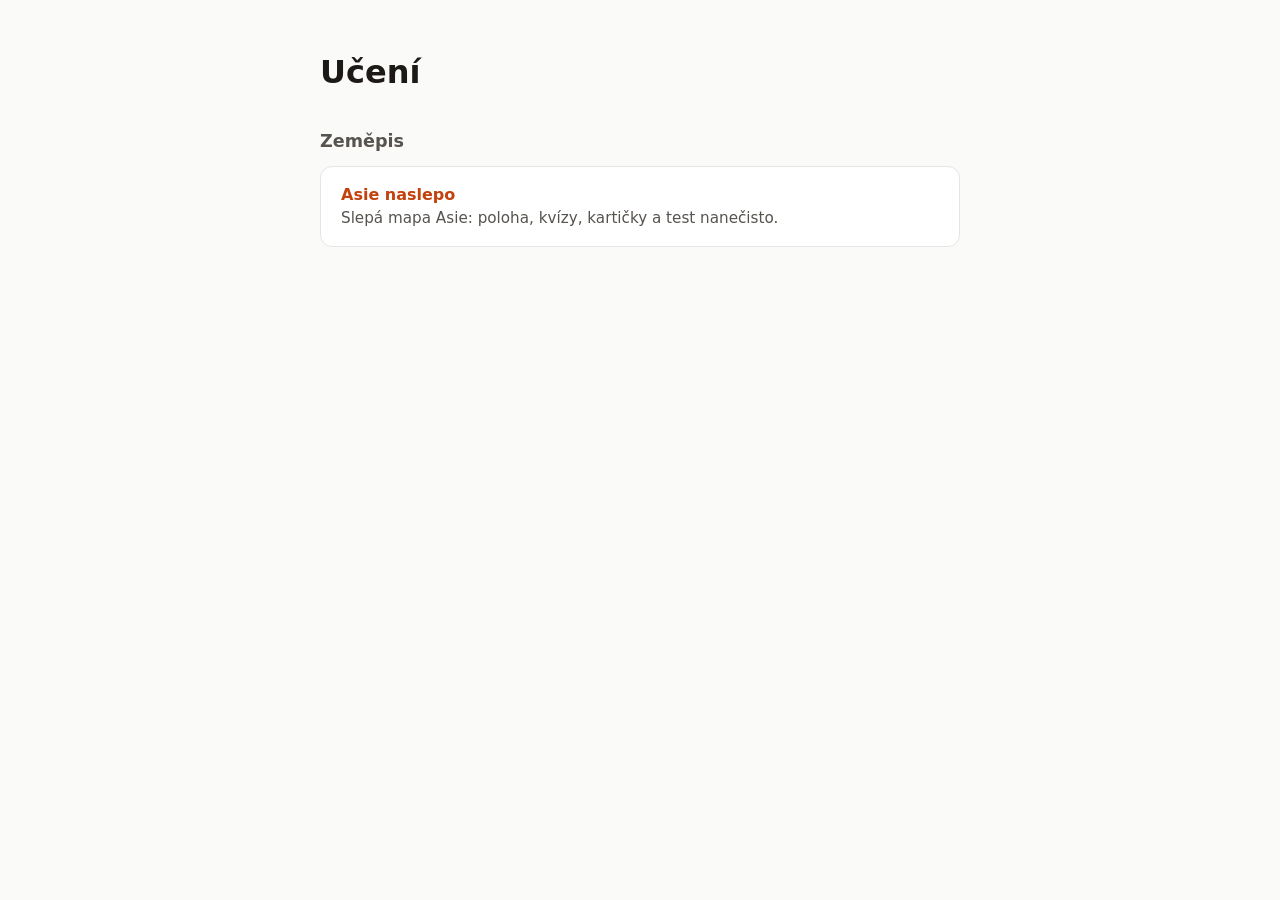
==== index.html @ f57214ed "Rozcestník a mapa Asie naslepo (zemepis/asie-naslepo) Co-Authored-By: Claude Opus 5.5 <noreply@anthr" ====
<!doctype html>
<html lang="cs">
<head>
  <meta charset="utf-8">
  <meta name="viewport" content="width=device-width, initial-scale=1">
  <title>Učení</title>
  <style>
    :root { --bg: #fafaf9; --text: #1c1917; --muted: #57534e; --card: #fff; --line: #e7e5e4; --accent: #c2410c; }
    @media (prefers-color-scheme: dark) {
      :root { --bg: #1c1917; --text: #fafaf9; --muted: #a8a29e; --card: #292524; --line: #44403c; --accent: #fb923c; }
    }
    body { margin: 0; background: var(--bg); color: var(--text); font-family: system-ui, sans-serif; line-height: 1.5; }
    main { max-width: 640px; margin: 0 auto; padding: 48px 16px; }
    h1 { margin: 0 0 32px; font-size: 2rem; }
    h2 { margin: 0 0 12px; font-size: 1.1rem; color: var(--muted); font-weight: 600; }
    a.app { display: block; padding: 16px 20px; background: var(--card); border: 1px solid var(--line); border-radius: 12px; color: var(--text); text-decoration: none; }
    a.app:hover { border-color: var(--accent); }
    a.app strong { color: var(--accent); }
    a.app span { display: block; color: var(--muted); font-size: .95rem; }
  </style>
</head>
<body>
  <main>
    <h1>Učení</h1>
    <section>
      <h2>Zeměpis</h2>
      <a class="app" href="zemepis/asie-naslepo/">
        <strong>Asie naslepo</strong>
        <span>Slepá mapa Asie: poloha, kvízy, kartičky a test nanečisto.</span>
      </a>
    </section>
  </main>
</body>
</html>
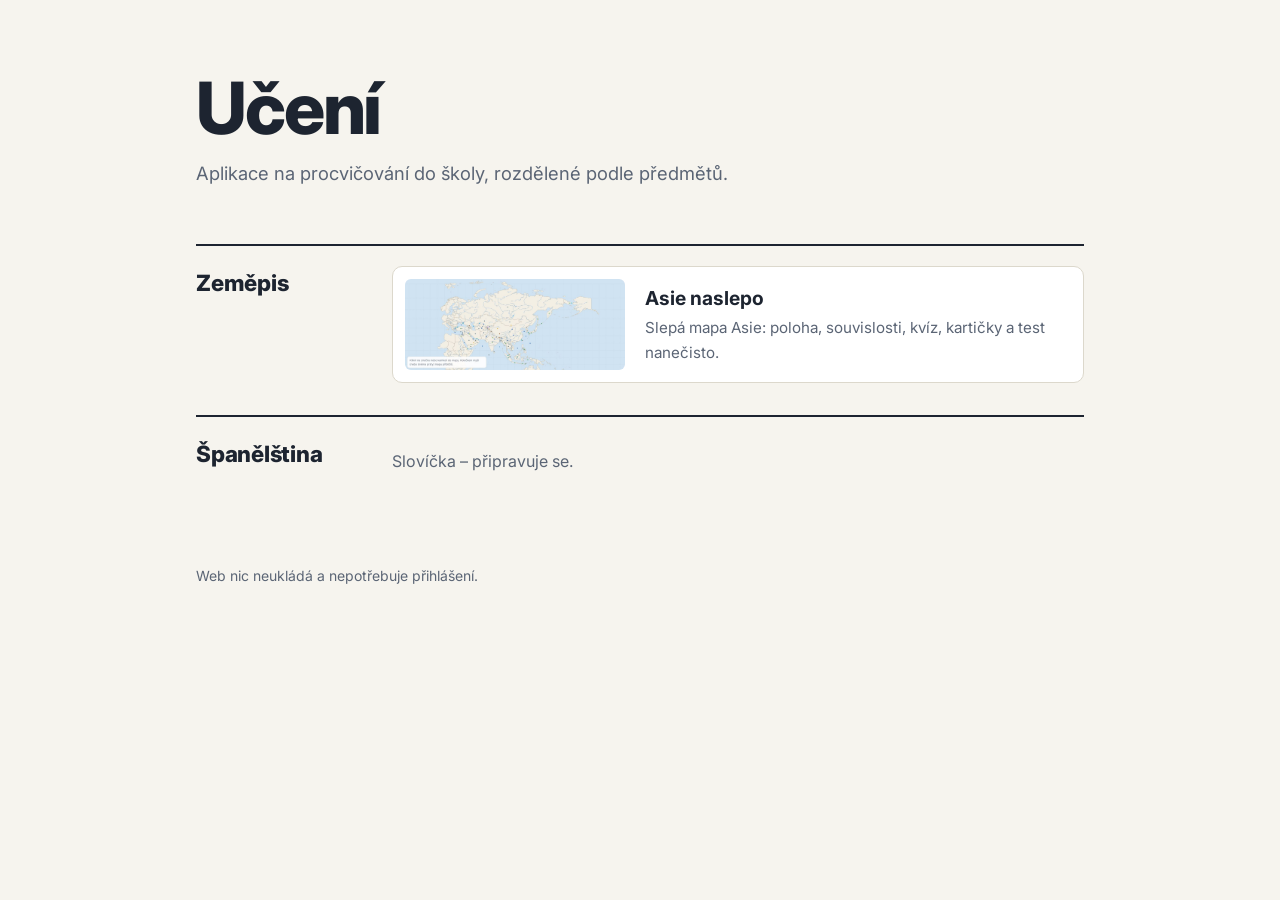
==== commit dcd689bb: "Úvodní stránka učícího webu (rejstřík předmětů s náhledem) a tři návrhy Co-Authored-By: Claude Opus " ====
--- a/index.html
+++ b/index.html
@@ -4,31 +4,60 @@
   <meta charset="utf-8">
   <meta name="viewport" content="width=device-width, initial-scale=1">
   <title>Učení</title>
+  <meta name="description" content="Aplikace na procvičování do školy, rozdělené podle předmětů.">
+  <link rel="icon" href="data:image/svg+xml,%3Csvg xmlns='http://www.w3.org/2000/svg' viewBox='0 0 32 32'%3E%3Crect width='32' height='32' rx='8' fill='%23c2410c'/%3E%3Ctext x='16' y='22' font-size='17' text-anchor='middle' fill='white' font-family='sans-serif' font-weight='bold'%3EU%3C/text%3E%3C/svg%3E">
+  <link rel="preconnect" href="https://fonts.googleapis.com">
+  <link rel="preconnect" href="https://fonts.gstatic.com" crossorigin>
+  <link rel="stylesheet" href="https://fonts.googleapis.com/css2?family=Inter:wght@400;500;600;700;800&display=swap">
+  <link rel="stylesheet" href="css/zaklad.css">
   <style>
-    :root { --bg: #fafaf9; --text: #1c1917; --muted: #57534e; --card: #fff; --line: #e7e5e4; --accent: #c2410c; }
-    @media (prefers-color-scheme: dark) {
-      :root { --bg: #1c1917; --text: #fafaf9; --muted: #a8a29e; --card: #292524; --line: #44403c; --accent: #fb923c; }
+    /* Úvodní stránka: rejstřík předmětů (varianta A z navrhy/) s náhledem každé aplikace.
+       Nový předmět = nová <section class="predmet">, nová aplikace = nová <li> v jeho seznamu. */
+    main { max-width: 920px; margin: 0 auto; padding: 72px 16px 48px; }
+    h1 { font-size: clamp(2.6rem, 8vw, 4.5rem); font-weight: 800; letter-spacing: -0.03em; line-height: 1; margin: 0 0 16px; }
+    .veta { font-size: 1.15rem; color: var(--text-2); margin: 0 0 56px; max-width: 34em; }
+    .predmet { border-top: 2px solid var(--text); padding: 20px 0 32px; display: grid; grid-template-columns: 180px 1fr; gap: 16px; }
+    .predmet h2 { margin: 0; font-size: 1.4rem; font-weight: 800; letter-spacing: -0.01em; }
+    .aplikace { list-style: none; margin: 0; padding: 0; display: grid; gap: 12px; }
+    .aplikace a { display: grid; grid-template-columns: 220px 1fr; gap: 20px; align-items: center; padding: 12px; text-decoration: none; color: var(--text);
+      background: var(--plocha); border: 1px solid var(--okraj); border-radius: var(--radius); transition: border-color 0.15s; }
+    .aplikace a:hover { border-color: var(--akcent); }
+    .aplikace img { width: 100%; height: auto; aspect-ratio: 1168 / 485; object-fit: cover; border-radius: calc(var(--radius) - 4px); }
+    .aplikace strong { display: block; font-size: 1.2rem; margin-bottom: 2px; }
+    .aplikace a:hover strong { color: var(--akcent); }
+    .aplikace span { color: var(--text-2); font-size: 0.95rem; }
+    .pripravuje { color: var(--text-2); padding: 12px 0; margin: 0; }
+    footer { max-width: 920px; margin: 0 auto; padding: 0 16px 48px; color: var(--text-2); font-size: 0.875rem; }
+    @media (max-width: 680px) {
+      main { padding-top: 48px; }
+      .veta { margin-bottom: 40px; }
+      .predmet { grid-template-columns: 1fr; gap: 12px; }
+      .aplikace a { grid-template-columns: 1fr; gap: 12px; }
     }
-    body { margin: 0; background: var(--bg); color: var(--text); font-family: system-ui, sans-serif; line-height: 1.5; }
-    main { max-width: 640px; margin: 0 auto; padding: 48px 16px; }
-    h1 { margin: 0 0 32px; font-size: 2rem; }
-    h2 { margin: 0 0 12px; font-size: 1.1rem; color: var(--muted); font-weight: 600; }
-    a.app { display: block; padding: 16px 20px; background: var(--card); border: 1px solid var(--line); border-radius: 12px; color: var(--text); text-decoration: none; }
-    a.app:hover { border-color: var(--accent); }
-    a.app strong { color: var(--accent); }
-    a.app span { display: block; color: var(--muted); font-size: .95rem; }
   </style>
 </head>
 <body>
   <main>
     <h1>Učení</h1>
-    <section>
-      <h2>Zeměpis</h2>
-      <a class="app" href="zemepis/asie-naslepo/">
-        <strong>Asie naslepo</strong>
-        <span>Slepá mapa Asie: poloha, kvízy, kartičky a test nanečisto.</span>
-      </a>
+    <p class="veta">Aplikace na procvičování do školy, rozdělené podle předmětů.</p>
+
+    <section class="predmet" aria-labelledby="p-zemepis">
+      <h2 id="p-zemepis">Zeměpis</h2>
+      <ul class="aplikace">
+        <li>
+          <a href="zemepis/asie-naslepo/">
+            <img src="img/asie-naslepo.jpg" alt="" width="1168" height="485" loading="lazy">
+            <div><strong>Asie naslepo</strong><span>Slepá mapa Asie: poloha, souvislosti, kvíz, kartičky a test nanečisto.</span></div>
+          </a>
+        </li>
+      </ul>
+    </section>
+
+    <section class="predmet" aria-labelledby="p-spanelstina">
+      <h2 id="p-spanelstina">Španělština</h2>
+      <p class="pripravuje">Slovíčka – připravuje se.</p>
     </section>
   </main>
+  <footer>Web nic neukládá a nepotřebuje přihlášení.</footer>
 </body>
 </html>
--- a/css/zaklad.css
+++ b/css/zaklad.css
@@ -0,0 +1,31 @@
+/* css/zaklad.css – společné barvy a písmo úvodní stránky. Stejné hodnoty jako aplikace Asie naslepo. */
+:root {
+  --pozadi: #f6f4ee;
+  --plocha: #ffffff;
+  --text: #1d2430;
+  --text-2: #5b6575;
+  --okraj: #dcd8cc;
+  --akcent: #c2410c;
+  --akcent-text: #ffffff;
+  --radius: 10px;
+  --pismo: "Inter", system-ui, -apple-system, "Segoe UI", Roboto, sans-serif;
+  color-scheme: light;
+}
+@media (prefers-color-scheme: dark) {
+  :root:not([data-theme="light"]) {
+    --pozadi: #14181f; --plocha: #1d232c; --text: #e8ebf0; --text-2: #a3acb9; --okraj: #2e3642;
+    --akcent: #fb8c4b; --akcent-text: #14181f;
+    color-scheme: dark;
+  }
+}
+:root[data-theme="dark"] {
+  --pozadi: #14181f; --plocha: #1d232c; --text: #e8ebf0; --text-2: #a3acb9; --okraj: #2e3642;
+  --akcent: #fb8c4b; --akcent-text: #14181f;
+  color-scheme: dark;
+}
+* { box-sizing: border-box; }
+html, body { margin: 0; }
+body { background: var(--pozadi); color: var(--text); font-family: var(--pismo); font-size: 16px; line-height: 1.5; }
+a { color: var(--akcent); }
+a:focus-visible { outline: 3px solid var(--akcent); outline-offset: 2px; }
+img { max-width: 100%; display: block; }
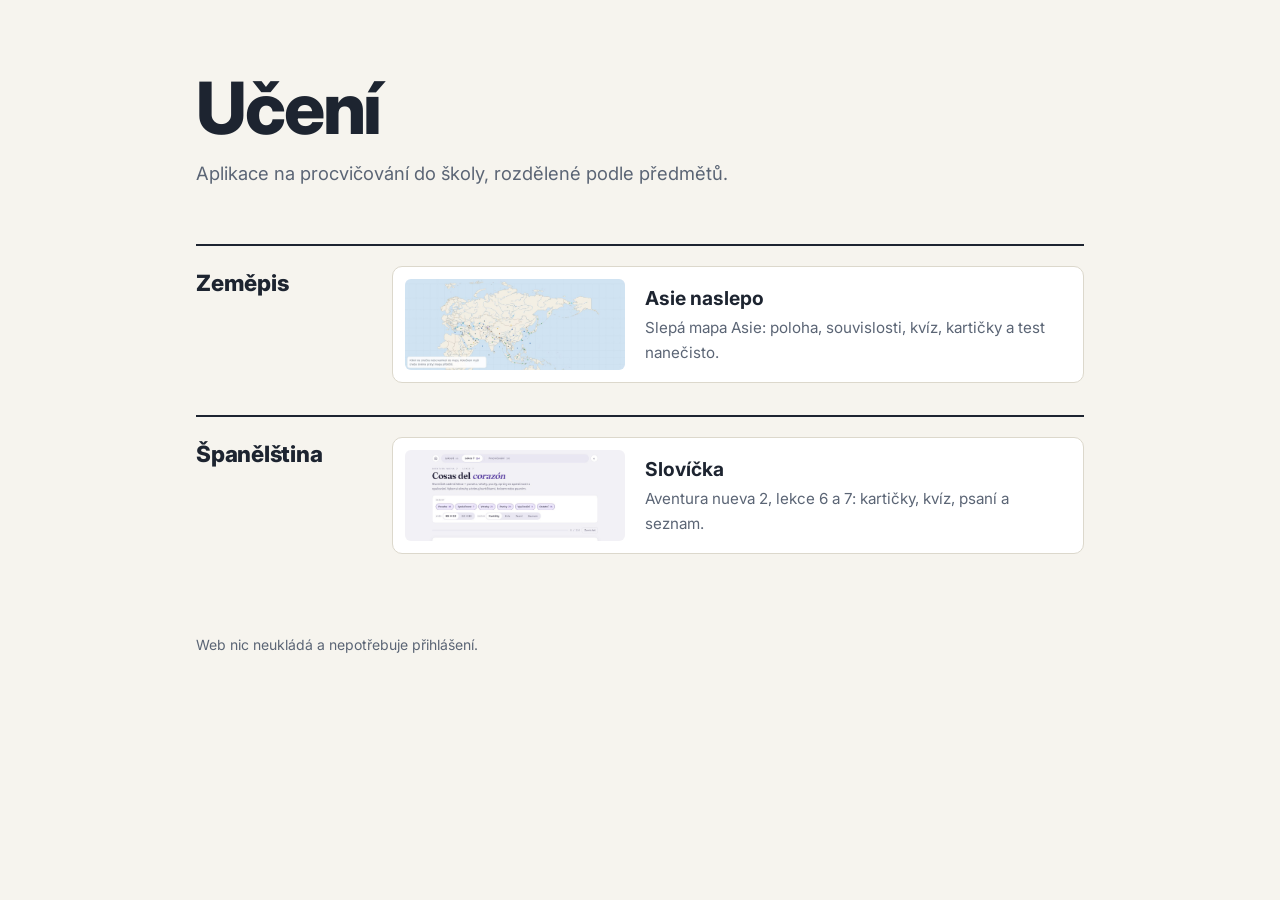
==== commit 8f08f260: "Španělština: slovíčka lekce 6 a 7 na webu; Asie naslepo: odkaz zpět na předměty Co-Authored-By: Clau" ====
--- a/index.html
+++ b/index.html
@@ -55,7 +55,14 @@
 
     <section class="predmet" aria-labelledby="p-spanelstina">
       <h2 id="p-spanelstina">Španělština</h2>
-      <p class="pripravuje">Slovíčka – připravuje se.</p>
+      <ul class="aplikace">
+        <li>
+          <a href="spanelstina/slovicka/">
+            <img src="img/spanelstina-slovicka.jpg" alt="" width="1168" height="485" loading="lazy">
+            <div><strong>Slovíčka</strong><span>Aventura nueva 2, lekce 6 a 7: kartičky, kvíz, psaní a seznam.</span></div>
+          </a>
+        </li>
+      </ul>
     </section>
   </main>
   <footer>Web nic neukládá a nepotřebuje přihlášení.</footer>
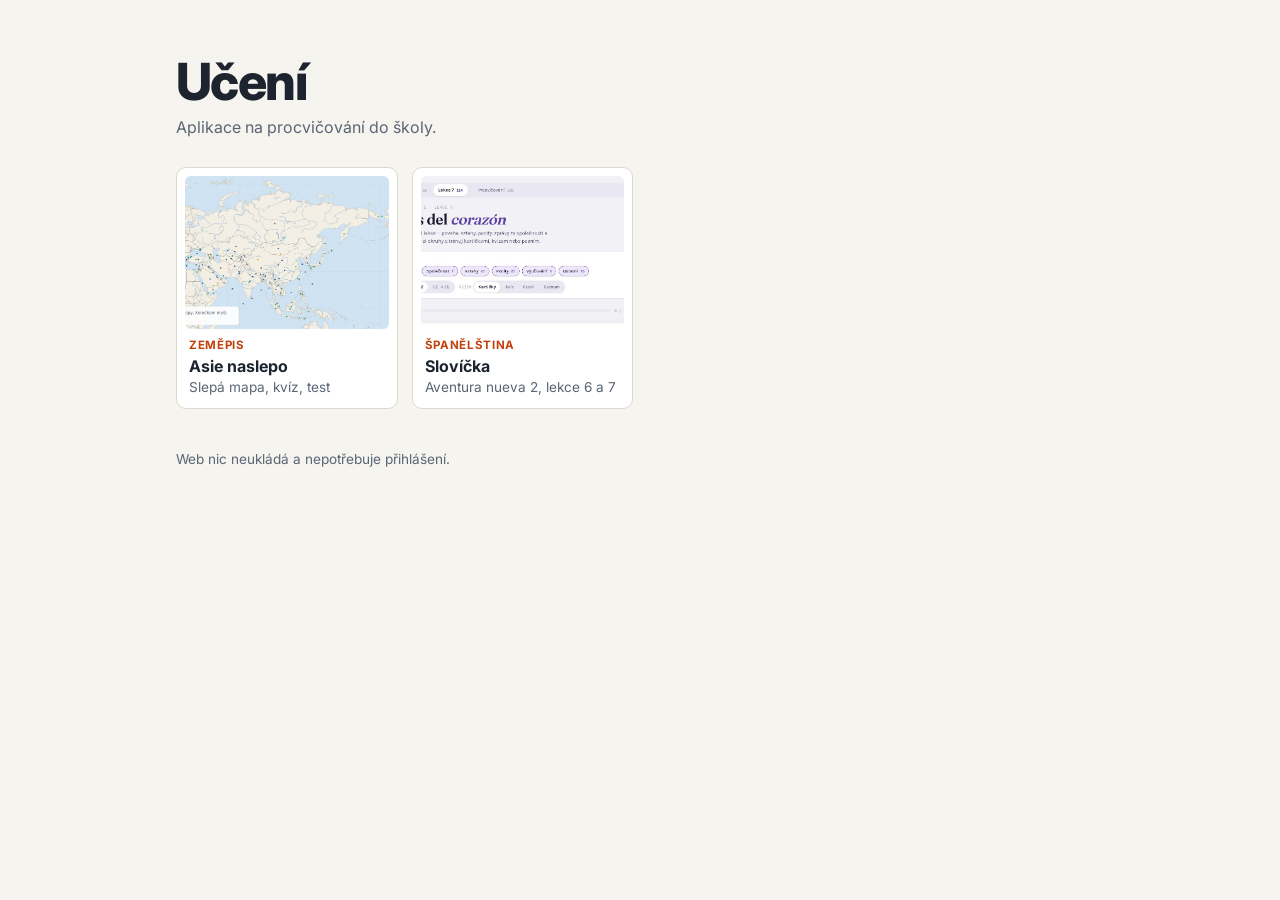
==== commit 7200f8ae: "Úvodní stránka: malé karty, na mobilu dvě vedle sebe Co-Authored-By: Claude Opus 5.5 <noreply@anthro" ====
--- a/index.html
+++ b/index.html
@@ -11,59 +11,47 @@
   <link rel="stylesheet" href="https://fonts.googleapis.com/css2?family=Inter:wght@400;500;600;700;800&display=swap">
   <link rel="stylesheet" href="css/zaklad.css">
   <style>
-    /* Úvodní stránka: rejstřík předmětů (varianta A z navrhy/) s náhledem každé aplikace.
-       Nový předmět = nová <section class="predmet">, nová aplikace = nová <li> v jeho seznamu. */
-    main { max-width: 920px; margin: 0 auto; padding: 72px 16px 48px; }
-    h1 { font-size: clamp(2.6rem, 8vw, 4.5rem); font-weight: 800; letter-spacing: -0.03em; line-height: 1; margin: 0 0 16px; }
-    .veta { font-size: 1.15rem; color: var(--text-2); margin: 0 0 56px; max-width: 34em; }
-    .predmet { border-top: 2px solid var(--text); padding: 20px 0 32px; display: grid; grid-template-columns: 180px 1fr; gap: 16px; }
-    .predmet h2 { margin: 0; font-size: 1.4rem; font-weight: 800; letter-spacing: -0.01em; }
-    .aplikace { list-style: none; margin: 0; padding: 0; display: grid; gap: 12px; }
-    .aplikace a { display: grid; grid-template-columns: 220px 1fr; gap: 20px; align-items: center; padding: 12px; text-decoration: none; color: var(--text);
+    /* Úvodní stránka, mobile first: všechny aplikace jako malé karty v jedné mřížce, na mobilu 2 vedle sebe.
+       Nová aplikace = nová <li> (předmět je v <em>). Až bude aplikací hodně, dají se rozdělit do sekcí po předmětech. */
+    main { max-width: 960px; margin: 0 auto; padding: 32px 16px 40px; }
+    h1 { font-size: 2.4rem; font-weight: 800; letter-spacing: -0.03em; line-height: 1; margin: 0 0 8px; }
+    .veta { color: var(--text-2); margin: 0 0 28px; }
+    .aplikace em { display: block; font-style: normal; font-size: 0.72rem; font-weight: 700; letter-spacing: 0.06em; text-transform: uppercase; color: var(--akcent); padding: 0 4px 2px; }
+    .aplikace { list-style: none; margin: 0; padding: 0; display: grid; grid-template-columns: repeat(2, minmax(0, 1fr)); gap: 10px; }
+    .aplikace a { display: block; height: 100%; padding: 8px 8px 12px; text-decoration: none; color: var(--text);
       background: var(--plocha); border: 1px solid var(--okraj); border-radius: var(--radius); transition: border-color 0.15s; }
     .aplikace a:hover { border-color: var(--akcent); }
-    .aplikace img { width: 100%; height: auto; aspect-ratio: 1168 / 485; object-fit: cover; border-radius: calc(var(--radius) - 4px); }
-    .aplikace strong { display: block; font-size: 1.2rem; margin-bottom: 2px; }
+    .aplikace img { width: 100%; height: auto; aspect-ratio: 4 / 3; object-fit: cover; border-radius: calc(var(--radius) - 4px); margin-bottom: 8px; }
+    .aplikace strong { display: block; font-size: 1rem; line-height: 1.25; padding: 0 4px; }
     .aplikace a:hover strong { color: var(--akcent); }
-    .aplikace span { color: var(--text-2); font-size: 0.95rem; }
-    .pripravuje { color: var(--text-2); padding: 12px 0; margin: 0; }
-    footer { max-width: 920px; margin: 0 auto; padding: 0 16px 48px; color: var(--text-2); font-size: 0.875rem; }
-    @media (max-width: 680px) {
-      main { padding-top: 48px; }
-      .veta { margin-bottom: 40px; }
-      .predmet { grid-template-columns: 1fr; gap: 12px; }
-      .aplikace a { grid-template-columns: 1fr; gap: 12px; }
+    .aplikace span { display: block; color: var(--text-2); font-size: 0.85rem; line-height: 1.35; padding: 2px 4px 0; }
+    footer { max-width: 960px; margin: 0 auto; padding: 0 16px 40px; color: var(--text-2); font-size: 0.85rem; }
+    @media (min-width: 600px) {
+      main { padding-top: 56px; }
+      h1 { font-size: 3.2rem; }
+      .aplikace { grid-template-columns: repeat(auto-fill, minmax(200px, 1fr)); gap: 14px; }
     }
   </style>
 </head>
 <body>
   <main>
     <h1>Učení</h1>
-    <p class="veta">Aplikace na procvičování do školy, rozdělené podle předmětů.</p>
+    <p class="veta">Aplikace na procvičování do školy.</p>
 
-    <section class="predmet" aria-labelledby="p-zemepis">
-      <h2 id="p-zemepis">Zeměpis</h2>
-      <ul class="aplikace">
-        <li>
-          <a href="zemepis/asie-naslepo/">
-            <img src="img/asie-naslepo.jpg" alt="" width="1168" height="485" loading="lazy">
-            <div><strong>Asie naslepo</strong><span>Slepá mapa Asie: poloha, souvislosti, kvíz, kartičky a test nanečisto.</span></div>
-          </a>
-        </li>
-      </ul>
-    </section>
-
-    <section class="predmet" aria-labelledby="p-spanelstina">
-      <h2 id="p-spanelstina">Španělština</h2>
-      <ul class="aplikace">
-        <li>
-          <a href="spanelstina/slovicka/">
-            <img src="img/spanelstina-slovicka.jpg" alt="" width="1168" height="485" loading="lazy">
-            <div><strong>Slovíčka</strong><span>Aventura nueva 2, lekce 6 a 7: kartičky, kvíz, psaní a seznam.</span></div>
-          </a>
-        </li>
-      </ul>
-    </section>
+    <ul class="aplikace">
+      <li>
+        <a href="zemepis/asie-naslepo/">
+          <img src="img/asie-naslepo.jpg" alt="" width="1168" height="485" loading="lazy">
+          <em>Zeměpis</em><strong>Asie naslepo</strong><span>Slepá mapa, kvíz, test</span>
+        </a>
+      </li>
+      <li>
+        <a href="spanelstina/slovicka/">
+          <img src="img/spanelstina-slovicka.jpg" alt="" width="1168" height="485" loading="lazy">
+          <em>Španělština</em><strong>Slovíčka</strong><span>Aventura nueva 2, lekce 6 a 7</span>
+        </a>
+      </li>
+    </ul>
   </main>
   <footer>Web nic neukládá a nepotřebuje přihlášení.</footer>
 </body>
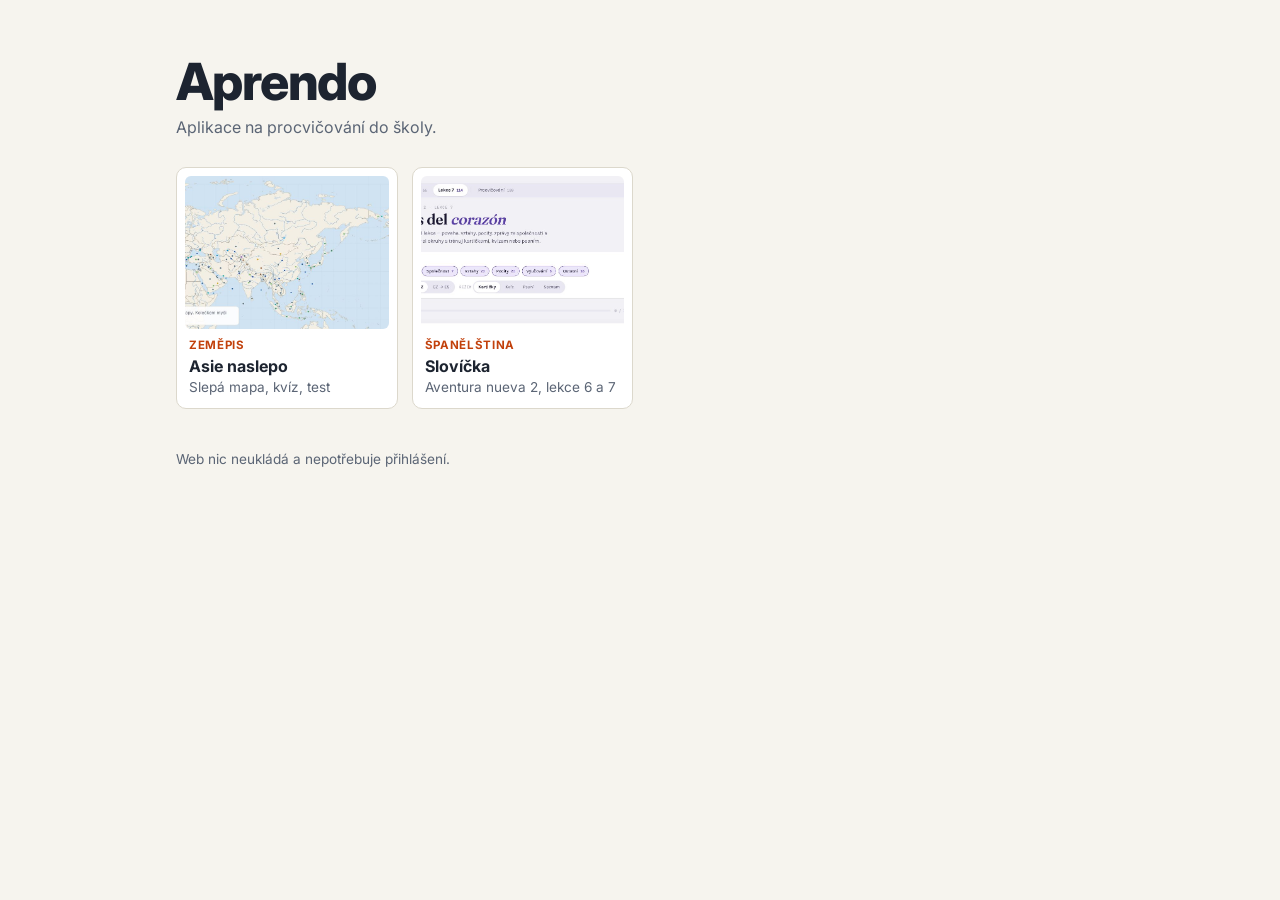
==== commit 908ae0dd: "Název webu: Aprendo Co-Authored-By: Claude Opus 5.5 <noreply@anthropic.com> Claude-Session: https://" ====
--- a/index.html
+++ b/index.html
@@ -3,9 +3,9 @@
 <head>
   <meta charset="utf-8">
   <meta name="viewport" content="width=device-width, initial-scale=1">
-  <title>Učení</title>
+  <title>Aprendo</title>
   <meta name="description" content="Aplikace na procvičování do školy, rozdělené podle předmětů.">
-  <link rel="icon" href="data:image/svg+xml,%3Csvg xmlns='http://www.w3.org/2000/svg' viewBox='0 0 32 32'%3E%3Crect width='32' height='32' rx='8' fill='%23c2410c'/%3E%3Ctext x='16' y='22' font-size='17' text-anchor='middle' fill='white' font-family='sans-serif' font-weight='bold'%3EU%3C/text%3E%3C/svg%3E">
+  <link rel="icon" href="data:image/svg+xml,%3Csvg xmlns='http://www.w3.org/2000/svg' viewBox='0 0 32 32'%3E%3Crect width='32' height='32' rx='8' fill='%23c2410c'/%3E%3Ctext x='16' y='22' font-size='17' text-anchor='middle' fill='white' font-family='sans-serif' font-weight='bold'%3EA%3C/text%3E%3C/svg%3E">
   <link rel="preconnect" href="https://fonts.googleapis.com">
   <link rel="preconnect" href="https://fonts.gstatic.com" crossorigin>
   <link rel="stylesheet" href="https://fonts.googleapis.com/css2?family=Inter:wght@400;500;600;700;800&display=swap">
@@ -35,7 +35,7 @@
 </head>
 <body>
   <main>
-    <h1>Učení</h1>
+    <h1>Aprendo</h1>
     <p class="veta">Aplikace na procvičování do školy.</p>
 
     <ul class="aplikace">
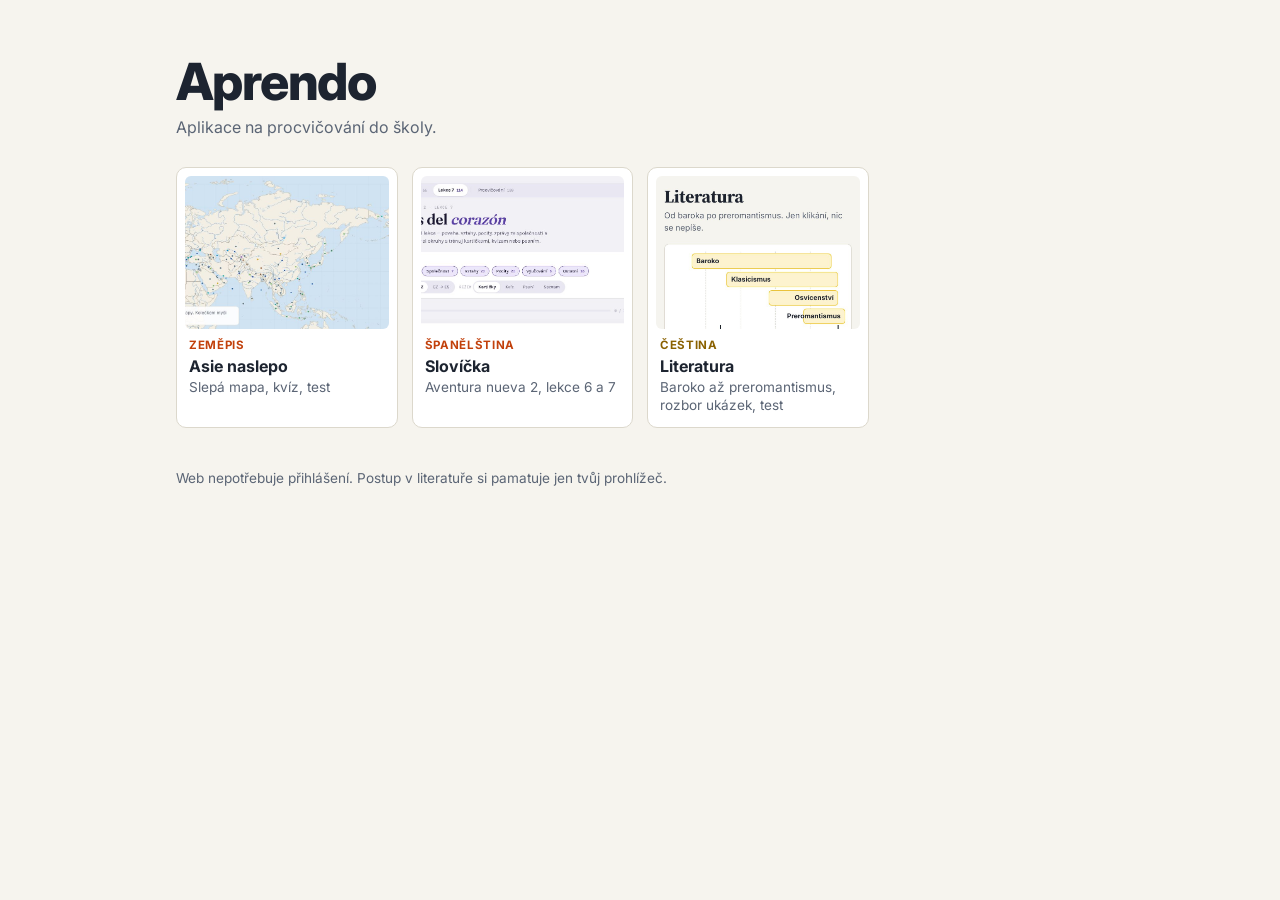
==== commit 1b25f28c: "Literatura: časová osa, lekce autorů, rozbor ukázek, test a tahák (jen klikání) Obsah z prezentací u" ====
--- a/index.html
+++ b/index.html
@@ -25,6 +25,12 @@
     .aplikace strong { display: block; font-size: 1rem; line-height: 1.25; padding: 0 4px; }
     .aplikace a:hover strong { color: var(--akcent); }
     .aplikace span { display: block; color: var(--text-2); font-size: 0.85rem; line-height: 1.35; padding: 2px 4px 0; }
+    /* barva předmětu: literatura žlutá (tmavší odstín, aby byl text čitelný) */
+    .aplikace .lit em { color: #8a6100; }
+    .aplikace .lit:hover { border-color: #f5c518; }
+    .aplikace .lit:hover strong { color: inherit; }
+    @media (prefers-color-scheme: dark) { :root:not([data-theme="light"]) .aplikace .lit em { color: #f5c518; } }
+    :root[data-theme="dark"] .aplikace .lit em { color: #f5c518; }
     footer { max-width: 960px; margin: 0 auto; padding: 0 16px 40px; color: var(--text-2); font-size: 0.85rem; }
     @media (min-width: 600px) {
       main { padding-top: 56px; }
@@ -51,8 +57,14 @@
           <em>Španělština</em><strong>Slovíčka</strong><span>Aventura nueva 2, lekce 6 a 7</span>
         </a>
       </li>
+      <li>
+        <a href="cestina/literatura/" class="lit">
+          <img src="img/literatura.jpg" alt="" width="800" height="600" loading="lazy">
+          <em>Čeština</em><strong>Literatura</strong><span>Baroko až preromantismus, rozbor ukázek, test</span>
+        </a>
+      </li>
     </ul>
   </main>
-  <footer>Web nic neukládá a nepotřebuje přihlášení.</footer>
+  <footer>Web nepotřebuje přihlášení. Postup v literatuře si pamatuje jen tvůj prohlížeč.</footer>
 </body>
 </html>
